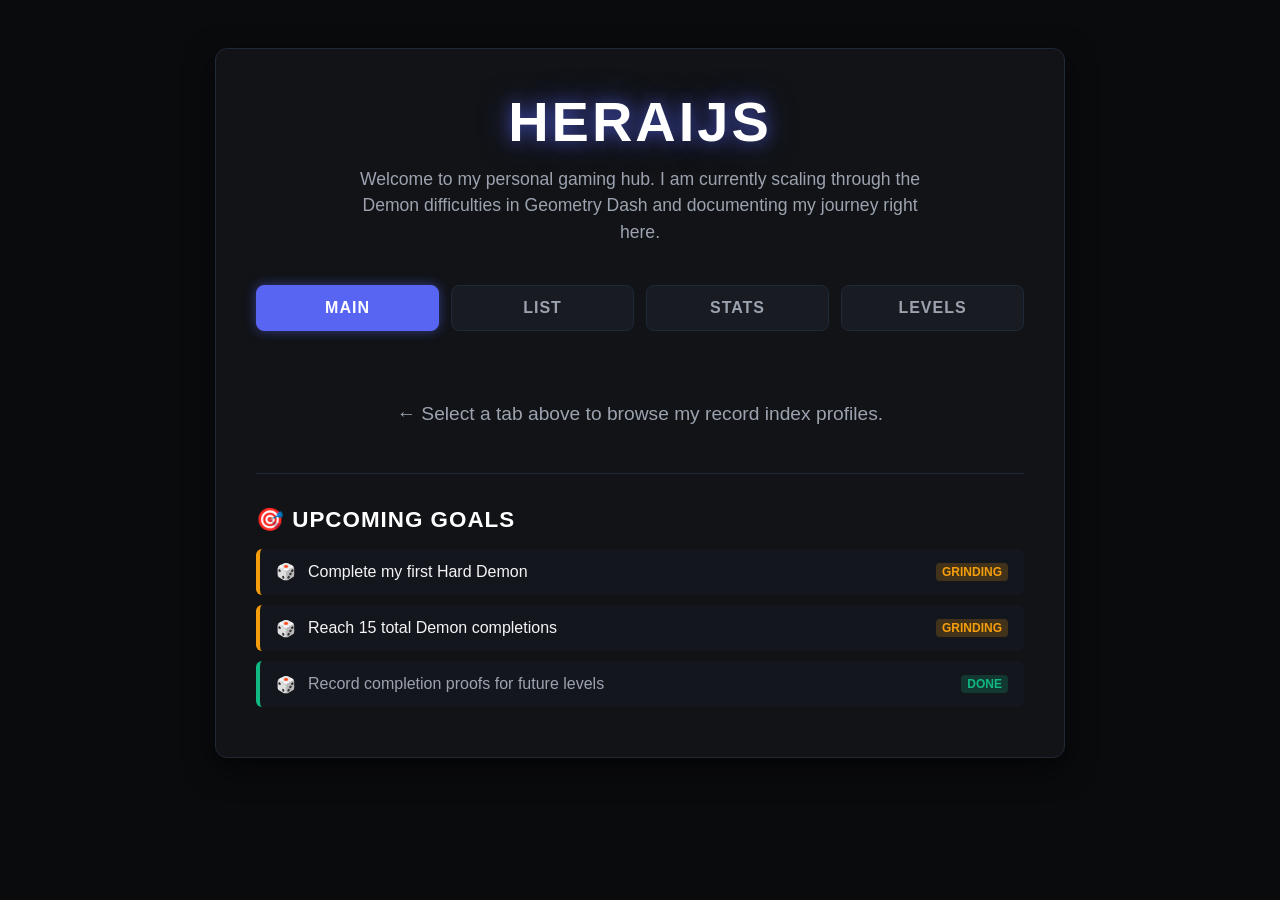
==== index.html @ 092e83fd "Update index.html" ====
<!DOCTYPE html>
<html lang="en">
<head>
    <meta charset="UTF-8">
    <title>Heraijs Hub</title>
    <link rel="stylesheet" href="style.css">
</head>
<body>
    <div class="container">
        <header>
            <h1 id="user-name"></h1>
            <p id="user-desc"></p>
        </header>

        <div class="nav-menu">
            <a href="index.html" class="nav-btn active">Main</a>
            <a href="list.html" class="nav-btn">List</a>
            <a href="stats.html" class="nav-btn">Stats</a>
            <a href="levels.html" class="nav-btn">Levels</a>
        </div>

        <div style="text-align: center; padding: 2rem 0; color: var(--text-muted); font-size: 1.2rem;">
            ← Select a tab above to browse my record index profiles.
        </div>

        <div class="goals-section">
            <h3>🎯 Upcoming Goals</h3>
            <div id="goals-container"></div>
        </div>
    </div>

    <script src="demonlist-data.js"></script>
    <script>window.onload = initGlobalLayout;</script>
</body>
</html>
---- style.css ----
:root {
    --bg-color: #0a0b0d;
    --container-bg: #111317;
    --accent-color: #5865F2;
    --accent-glow: rgba(88, 101, 242, 0.5);
    --text-main: #f3f4f6;
    --text-muted: #9ca3af;
    --border-color: #1f2937;
    --row-hover: #16191f;
}

* {
    box-sizing: border-box;
    margin: 0;
    padding: 0;
    font-family: 'Segoe UI', Tahoma, Geneva, Verdana, sans-serif;
}

body {
    background-color: var(--bg-color);
    color: var(--text-main);
    padding: 3rem 1rem;
    display: flex;
    flex-direction: column;
    align-items: center;
    min-height: 100vh;
}

.container {
    width: 100%;
    max-width: 850px;
    background-color: var(--container-bg);
    border: 1px solid var(--border-color);
    border-radius: 12px;
    padding: 2.5rem;
    box-shadow: 0 10px 30px rgba(0, 0, 0, 0.6);
    margin-bottom: 2rem;
}

/* --- Main Creator+ Glowing Header --- */
header {
    text-align: center;
    margin-bottom: 2.5rem;
}

header h1 {
    font-size: 3.5rem;
    color: #fff;
    text-transform: uppercase;
    letter-spacing: 3px;
    margin-bottom: 0.75rem;
    display: inline-block;
    text-shadow: 0 0 15px var(--accent-glow), 0 0 30px var(--accent-glow);
}

header p {
    color: var(--text-muted);
    font-size: 1.1rem;
    max-width: 600px;
    margin: 0 auto;
    line-height: 1.5;
}

/* --- Navigation Buttons Grid --- */
.nav-menu {
    display: grid;
    grid-template-columns: repeat(4, 1fr);
    gap: 12px;
    margin-bottom: 2.5rem;
}

.nav-btn {
    display: block;
    text-align: center;
    background-color: #181b22;
    color: var(--text-muted);
    border: 1px solid var(--border-color);
    padding: 0.8rem;
    border-radius: 8px;
    font-size: 1rem;
    font-weight: 600;
    cursor: pointer;
    text-decoration: none;
    transition: all 0.2s ease;
    text-transform: uppercase;
    letter-spacing: 1px;
}

.nav-btn:hover {
    color: #fff;
    border-color: var(--accent-color);
    background-color: var(--row-hover);
}

.nav-btn.active {
    background-color: var(--accent-color);
    color: #fff;
    border-color: var(--accent-color);
    box-shadow: 0 0 12px var(--accent-glow);
}

/* --- List & Tables --- */
table {
    width: 100%;
    border-collapse: collapse;
    text-align: left;
}

th {
    background-color: #181b22;
    color: var(--text-muted);
    font-weight: 600;
    text-transform: uppercase;
    font-size: 0.85rem;
    padding: 1rem;
    border-bottom: 2px solid var(--border-color);
}

td {
    padding: 1rem;
    border-bottom: 1px solid var(--border-color);
    font-size: 0.95rem;
    vertical-align: middle;
}

tr:hover td {
    background-color: var(--row-hover);
}

.rank-col {
    font-weight: bold;
    font-size: 1.1rem;
    width: 80px;
    text-align: center;
}

tr:nth-child(1) .rank-col { color: #ffd700; text-shadow: 0 0 8px rgba(255, 215, 0, 0.4); }
tr:nth-child(2) .rank-col { color: #c0c0c0; text-shadow: 0 0 8px rgba(192, 192, 192, 0.4); }
tr:nth-child(3) .rank-col { color: #cd7f32; text-shadow: 0 0 8px rgba(205, 127, 50, 0.4); }

.level-name { font-weight: 600; color: #fff; }
.creator-name { color: var(--text-muted); font-size: 0.9rem; }

/* --- Difficulty Text Gradients --- */
.diff-tag {
    font-weight: bold;
    display: inline-block;
    background-size: 100%;
    -webkit-background-clip: text;
    -moz-background-clip: text;
    -webkit-text-fill-color: transparent; 
    -moz-text-fill-color: transparent;
}
.easy-demon { background-image: linear-gradient(45deg, #5c3f70, #51438c); }
.medium-demon { background-image: linear-gradient(45deg, #9b3f9e, #b33992); }
.hard-demon { background-image: linear-gradient(45deg, #ba2d2d, #ba2d50); }

.showcase-cell { display: flex; align-items: center; gap: 15px; }
.yt-thumb { width: 80px; height: 45px; object-fit: cover; border-radius: 6px; border: 1px solid var(--border-color); }

.video-link {
    display: inline-block;
    background-color: #3b6770;
    color: white;
    text-decoration: none;
    padding: 0.4rem 0.8rem;
    border-radius: 4px;
    font-size: 0.85rem;
    font-weight: bold;
    transition: background 0.2s;
}
.video-link:hover { background-color: #3aabc2; }
.no-link { color: var(--text-muted); font-style: italic; }
.disclaimer-note { margin-top: 1.5rem; text-align: center; font-size: 0.9rem; color: var(--text-muted); font-style: italic; }

/* --- Stats Cards Layout --- */
.stats-grid {
    display: grid;
    grid-template-columns: repeat(2, 1fr);
    gap: 20px;
}

.stat-card {
    background-color: #181b22;
    border: 1px solid var(--border-color);
    padding: 1.5rem;
    border-radius: 8px;
    text-align: center;
}

.stat-card h4 {
    color: var(--text-muted);
    font-size: 0.9rem;
    text-transform: uppercase;
    margin-bottom: 0.5rem;
    letter-spacing: 1px;
}

.stat-card p {
    font-size: 2rem;
    font-weight: bold;
    color: #fff;
}

/* --- Socials List Layout --- */
.socials-list {
    display: flex;
    flex-direction: column;
    gap: 15px;
}

.social-item {
    display: flex;
    justify-content: space-between;
    align-items: center;
    background-color: #181b22;
    border: 1px solid var(--border-color);
    padding: 1rem 1.5rem;
    border-radius: 8px;
    text-decoration: none;
    color: #fff;
    font-weight: 600;
    transition: border-color 0.2s;
}

.social-item:hover { border-color: var(--accent-color); }
.social-item span { color: var(--text-muted); font-weight: normal; }

/* --- Static Bottom Goals Component --- */
.goals-section {
    margin-top: 1rem;
    border-top: 1px solid var(--border-color);
    padding-top: 2rem;
}

.goals-section h3 {
    font-size: 1.4rem;
    margin-bottom: 1rem;
    text-transform: uppercase;
    letter-spacing: 1px;
    color: #fff;
}

.goal-item {
    display: flex;
    align-items: center;
    gap: 12px;
    background-color: #14161d;
    padding: 0.85rem 1rem;
    border-radius: 6px;
    margin-bottom: 10px;
    border-left: 4px solid var(--border-color);
}

.goal-item.completed { border-left-color: #10b981; color: var(--text-muted); }
.goal-item.in-progress { border-left-color: #f59e0b; }
.status-badge { font-size: 0.75rem; text-transform: uppercase; padding: 2px 6px; border-radius: 4px; font-weight: bold; margin-left: auto; }
.completed .status-badge { background-color: rgba(16, 185, 129, 0.2); color: #10b981; }
.in-progress .status-badge { background-color: rgba(245, 158, 11, 0.2); color: #f59e0b; }
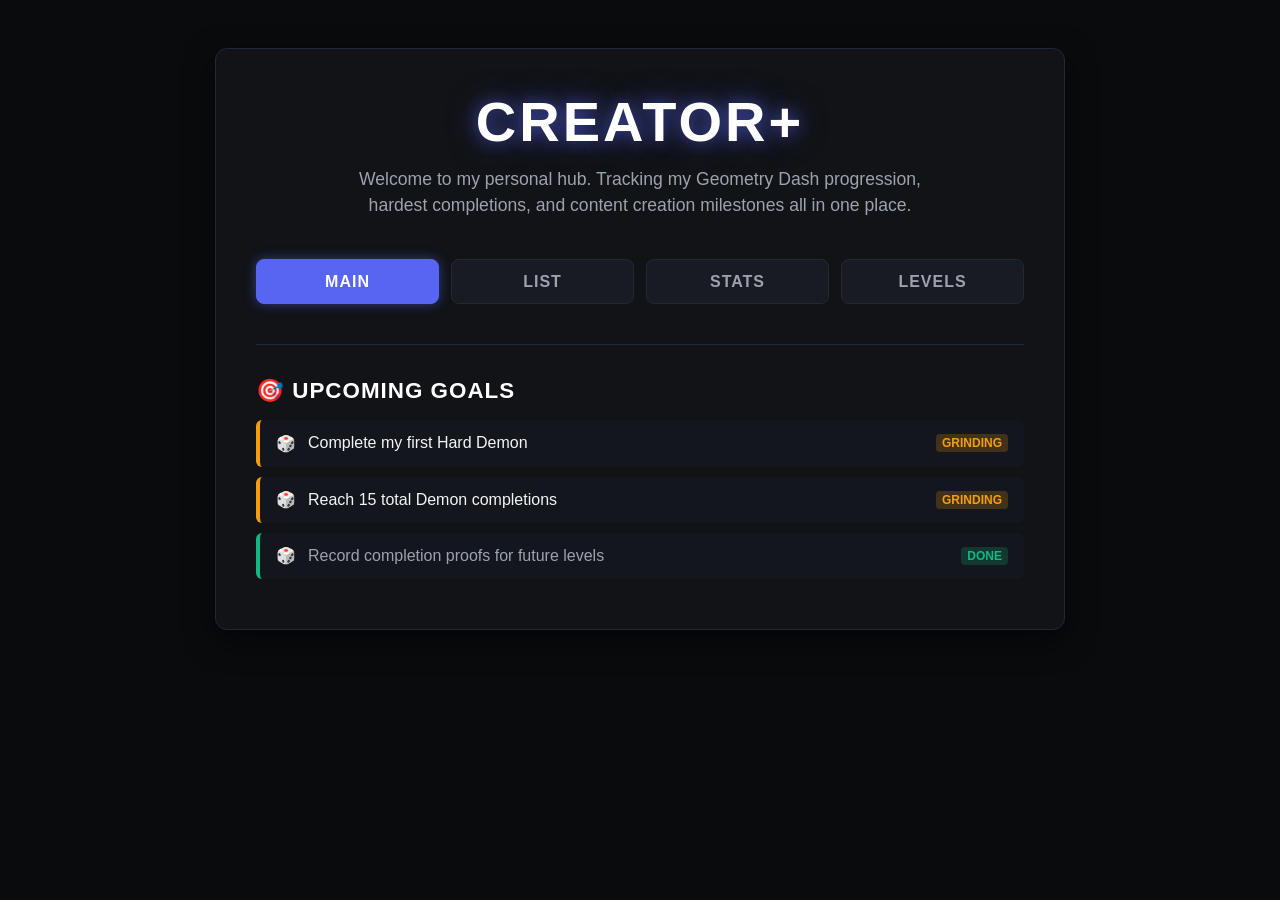
==== commit f2209de0: "Update index.html" ====
--- a/index.html
+++ b/index.html
@@ -2,7 +2,7 @@
 <html lang="en">
 <head>
     <meta charset="UTF-8">
-    <title>Heraijs Hub</title>
+    <title>Creator+ Hub</title>
     <link rel="stylesheet" href="style.css">
 </head>
 <body>
@@ -15,14 +15,11 @@
         <div class="nav-menu">
             <a href="index.html" class="nav-btn active">Main</a>
             <a href="list.html" class="nav-btn">List</a>
-            <a href="stats.html" class="nav-btn">Stats</a>
-            <a href="levels.html" class="nav-btn">Levels</a>
+            <a href="https://gdbrowser.com/u/creatorplus100" target="_blank" class="nav-btn">Stats</a>
+            <a href="https://gdbrowser.com/search/CreatorPLUS100?user" target="_blank" class="nav-btn">Levels</a>
         </div>
 
-        <div style="text-align: center; padding: 2rem 0; color: var(--text-muted); font-size: 1.2rem;">
-            ← Select a tab above to browse my record index profiles.
-        </div>
-
+        <!-- The goals panel is isolated solely to this page -->
         <div class="goals-section">
             <h3>🎯 Upcoming Goals</h3>
             <div id="goals-container"></div>
--- a/style.css
+++ b/style.css
@@ -99,7 +99,7 @@
     box-shadow: 0 0 12px var(--accent-glow);
 }
 
-/* --- List & Tables --- */
+/* --- List Tables --- */
 table {
     width: 100%;
     border-collapse: collapse;
@@ -173,60 +173,7 @@
 .no-link { color: var(--text-muted); font-style: italic; }
 .disclaimer-note { margin-top: 1.5rem; text-align: center; font-size: 0.9rem; color: var(--text-muted); font-style: italic; }
 
-/* --- Stats Cards Layout --- */
-.stats-grid {
-    display: grid;
-    grid-template-columns: repeat(2, 1fr);
-    gap: 20px;
-}
-
-.stat-card {
-    background-color: #181b22;
-    border: 1px solid var(--border-color);
-    padding: 1.5rem;
-    border-radius: 8px;
-    text-align: center;
-}
-
-.stat-card h4 {
-    color: var(--text-muted);
-    font-size: 0.9rem;
-    text-transform: uppercase;
-    margin-bottom: 0.5rem;
-    letter-spacing: 1px;
-}
-
-.stat-card p {
-    font-size: 2rem;
-    font-weight: bold;
-    color: #fff;
-}
-
-/* --- Socials List Layout --- */
-.socials-list {
-    display: flex;
-    flex-direction: column;
-    gap: 15px;
-}
-
-.social-item {
-    display: flex;
-    justify-content: space-between;
-    align-items: center;
-    background-color: #181b22;
-    border: 1px solid var(--border-color);
-    padding: 1rem 1.5rem;
-    border-radius: 8px;
-    text-decoration: none;
-    color: #fff;
-    font-weight: 600;
-    transition: border-color 0.2s;
-}
-
-.social-item:hover { border-color: var(--accent-color); }
-.social-item span { color: var(--text-muted); font-weight: normal; }
-
-/* --- Static Bottom Goals Component --- */
+/* --- Bottom Goals Section Layout --- */
 .goals-section {
     margin-top: 1rem;
     border-top: 1px solid var(--border-color);
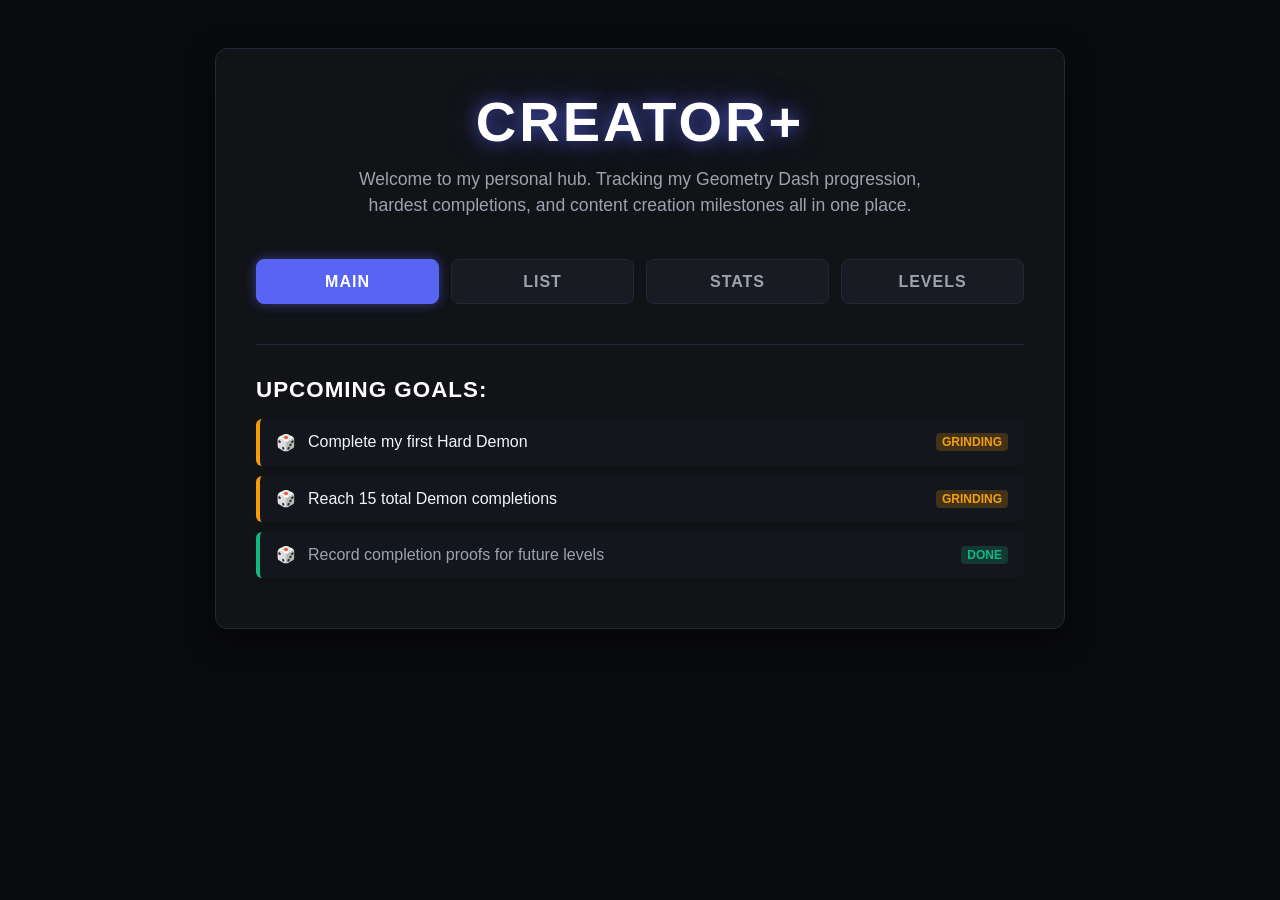
==== commit def32488: "Update index.html" ====
--- a/index.html
+++ b/index.html
@@ -21,7 +21,7 @@
 
         <!-- The goals panel is isolated solely to this page -->
         <div class="goals-section">
-            <h3>🎯 Upcoming Goals</h3>
+            <h3>Upcoming Goals:</h3>
             <div id="goals-container"></div>
         </div>
     </div>
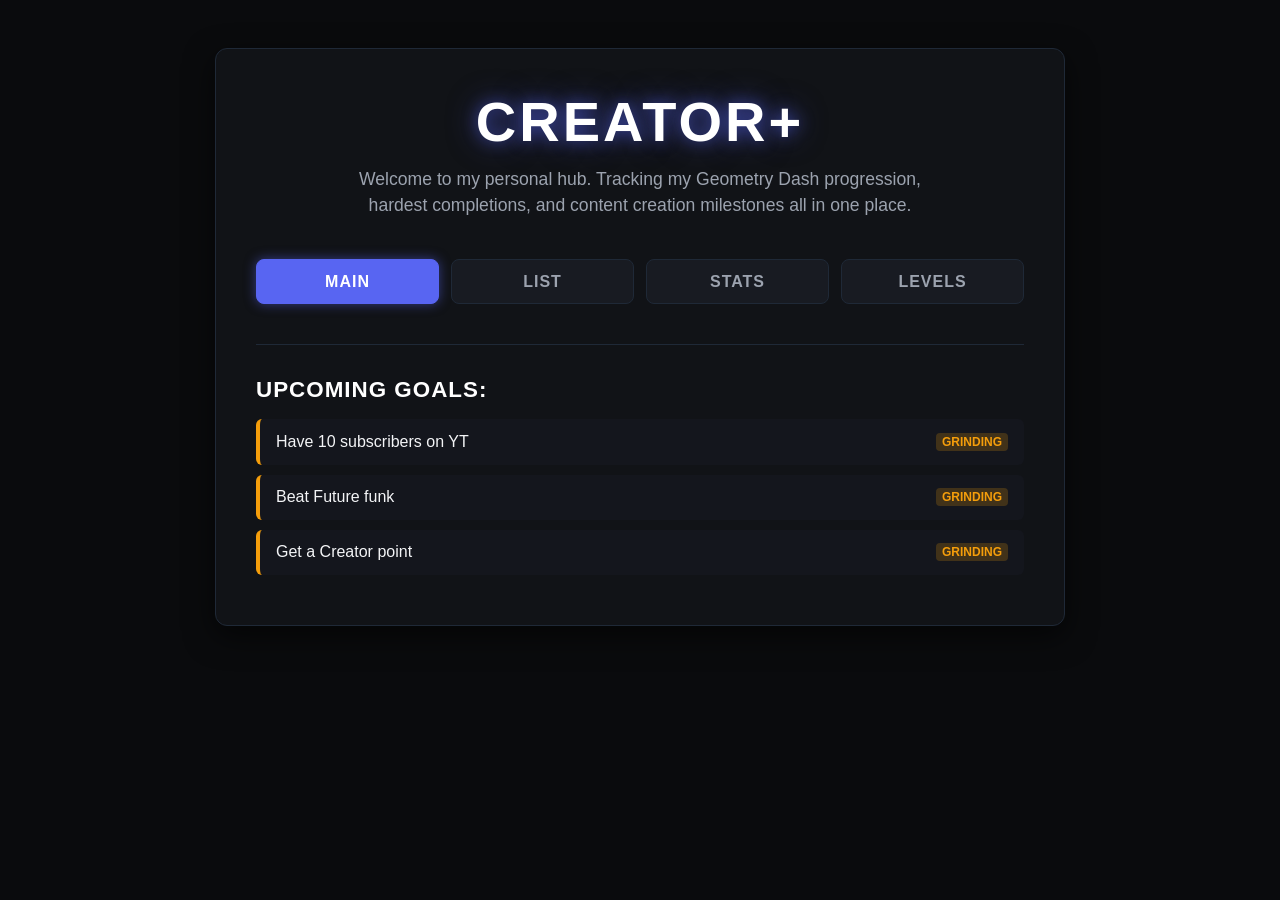
==== commit 6f5be507: "Update index.html" ====
--- a/index.html
+++ b/index.html
@@ -15,8 +15,8 @@
         <div class="nav-menu">
             <a href="index.html" class="nav-btn active">Main</a>
             <a href="list.html" class="nav-btn">List</a>
-            <a href="https://gdbrowser.com/u/creatorplus100" target="_blank" class="nav-btn">Stats</a>
-            <a href="https://gdbrowser.com/search/CreatorPLUS100?user" target="_blank" class="nav-btn">Levels</a>
+            <a href="https://my-hardests.vercel.app/stats.html" target="_blank" class="nav-btn">Stats</a>
+            <a href="https://my-hardests.vercel.app/levels.html" target="_blank" class="nav-btn">Levels</a>
         </div>
 
         <!-- The goals panel is isolated solely to this page -->
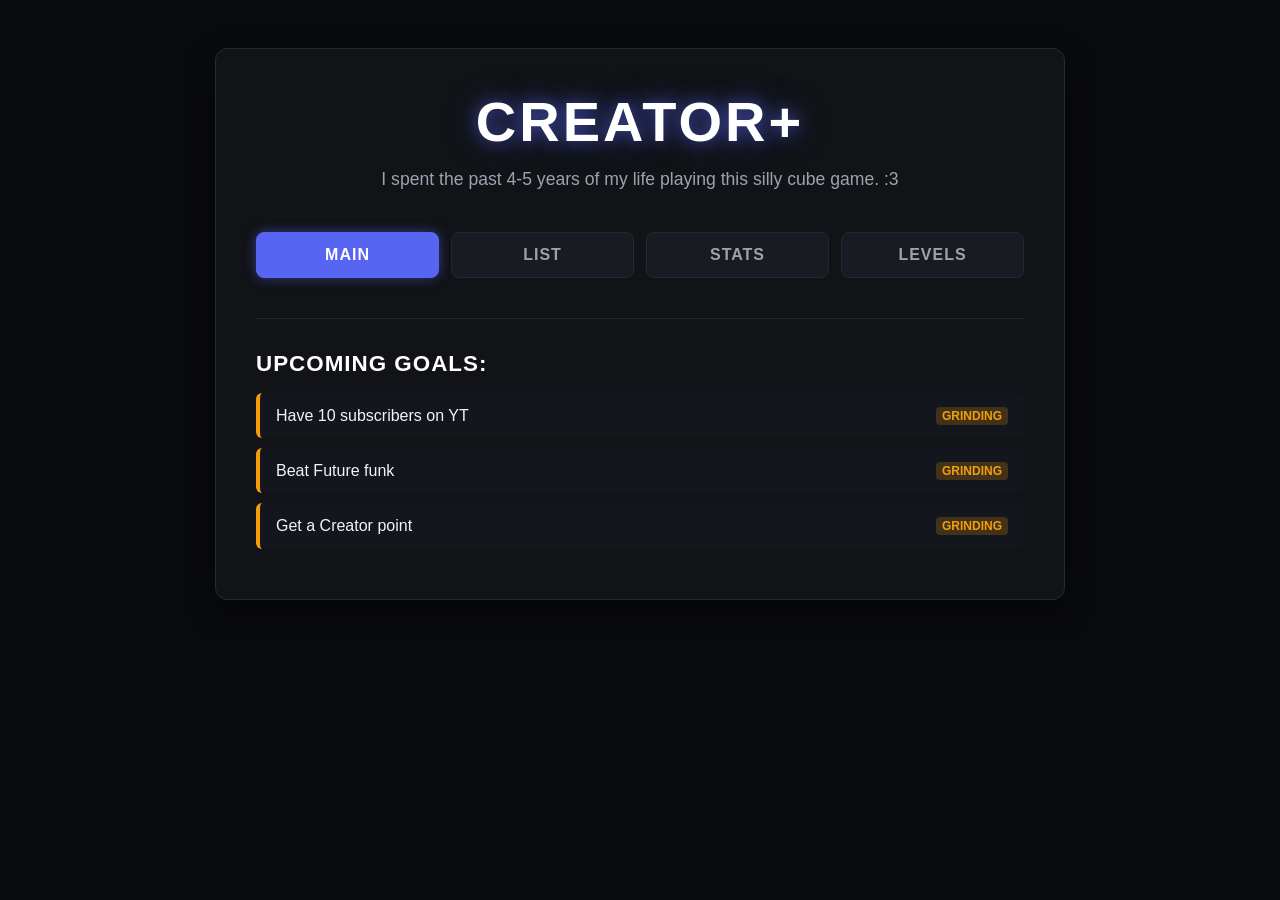
==== commit 60aebecc: "Update index.html" ====
--- a/index.html
+++ b/index.html
@@ -15,8 +15,8 @@
         <div class="nav-menu">
             <a href="index.html" class="nav-btn active">Main</a>
             <a href="list.html" class="nav-btn">List</a>
-            <a href="https://my-hardests.vercel.app/stats.html" target="_blank" class="nav-btn">Stats</a>
-            <a href="https://my-hardests.vercel.app/levels.html" target="_blank" class="nav-btn">Levels</a>
+            <a href="stats.html" class = "nav-btn">Stats</a>
+            <a href="levels.html" class="nav-btn">Levels</a>
         </div>
 
         <!-- The goals panel is isolated solely to this page -->
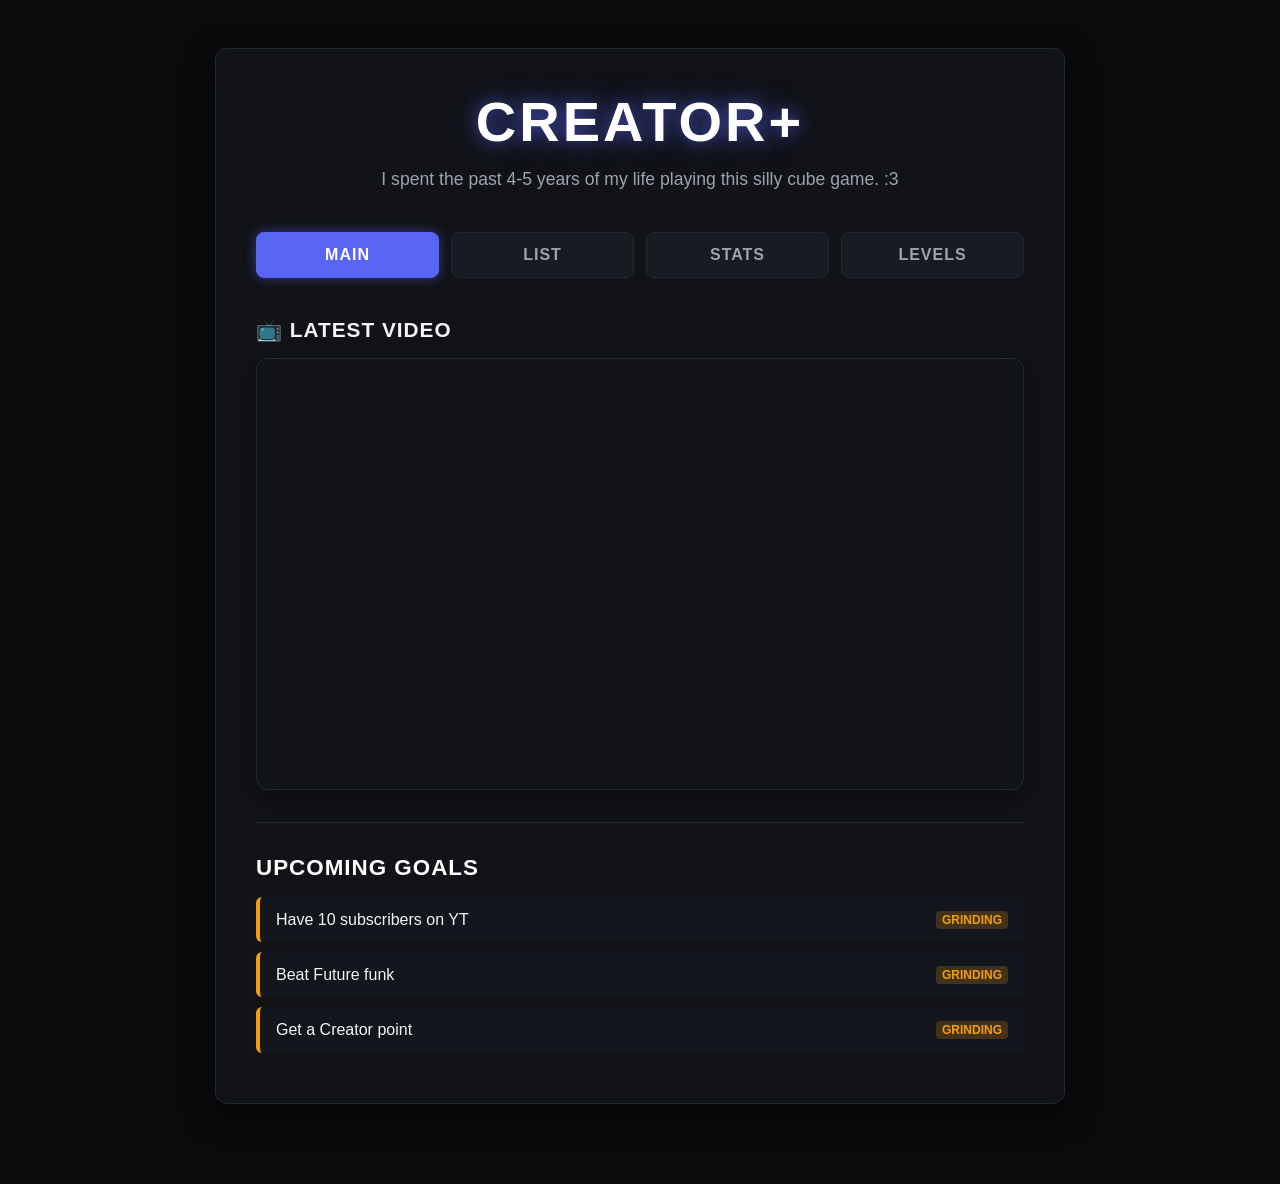
==== commit d07713e0: "Update index.html" ====
--- a/index.html
+++ b/index.html
@@ -4,6 +4,38 @@
     <meta charset="UTF-8">
     <title>Creator+ Hub</title>
     <link rel="stylesheet" href="style.css">
+    <style>
+        /* Responsive 16:9 Video Embed Box */
+        .featured-video-section {
+            margin: 2rem 0;
+        }
+        .video-wrapper {
+            position: relative;
+            width: 100%;
+            aspect-ratio: 16 / 9;
+            border-radius: 12px;
+            overflow: hidden;
+            border: 1px solid var(--border-color);
+            box-shadow: 0 8px 24px rgba(0, 0, 0, 0.4);
+        }
+        .video-wrapper iframe {
+            position: absolute;
+            top: 0;
+            left: 0;
+            width: 100%;
+            height: 100%;
+            border: 0;
+        }
+        .video-error {
+            display: flex;
+            align-items: center;
+            justify-content: center;
+            height: 100%;
+            background: #14161d;
+            color: var(--text-muted);
+            font-style: italic;
+        }
+    </style>
 </head>
 <body>
     <div class="container">
@@ -15,18 +47,49 @@
         <div class="nav-menu">
             <a href="index.html" class="nav-btn active">Main</a>
             <a href="list.html" class="nav-btn">List</a>
-            <a href="stats.html" class = "nav-btn">Stats</a>
+            <a href="stats.html" class="nav-btn">Stats</a>
             <a href="levels.html" class="nav-btn">Levels</a>
         </div>
 
-        <!-- The goals panel is isolated solely to this page -->
+        <!-- Big Video Embed Section -->
+        <div class="featured-video-section">
+            <h3 style="margin-bottom: 1rem; text-transform: uppercase; letter-spacing: 1px; font-size: 1.3rem;">📺 Latest Video</h3>
+            <div class="video-wrapper" id="featured-video-container">
+                <div class="video-error">Loading video frame...</div>
+            </div>
+        </div>
+
         <div class="goals-section">
-            <h3>Upcoming Goals:</h3>
+            <h3>Upcoming Goals</h3>
             <div id="goals-container"></div>
         </div>
     </div>
 
     <script src="demonlist-data.js"></script>
-    <script>window.onload = initGlobalLayout;</script>
+    <script>
+        window.onload = function() {
+            // 1. Run your core profile layout name/desc generator
+            initGlobalLayout();
+
+            // 2. Fetch the target tracking link source configuration
+            const videoContainer = document.getElementById('featured-video-container');
+            
+            // Checks if you have a custom latestVideo key, otherwise defaults to your top list completion video
+            const videoUrl = DATA.latestVideo || (DATA.demonlist && DATA.demonlist[0] ? DATA.demonlist[0].video : null);
+            const videoId = getYouTubeId(videoUrl);
+
+            if (videoId) {
+                videoContainer.innerHTML = `
+                    <iframe 
+                        src="https://www.youtube.com/embed/${videoId}" 
+                        title="Newest vid" 
+                        allow="accelerometer; autoplay; clipboard-write; encrypted-media; gyroscope; picture-in-picture; web-share" 
+                        allowfullscreen>
+                    </iframe>`;
+            } else {
+                videoContainer.innerHTML = `<div class="video-error">No recent showcase video linked.</div>`;
+            }
+        };
+    </script>
 </body>
 </html>
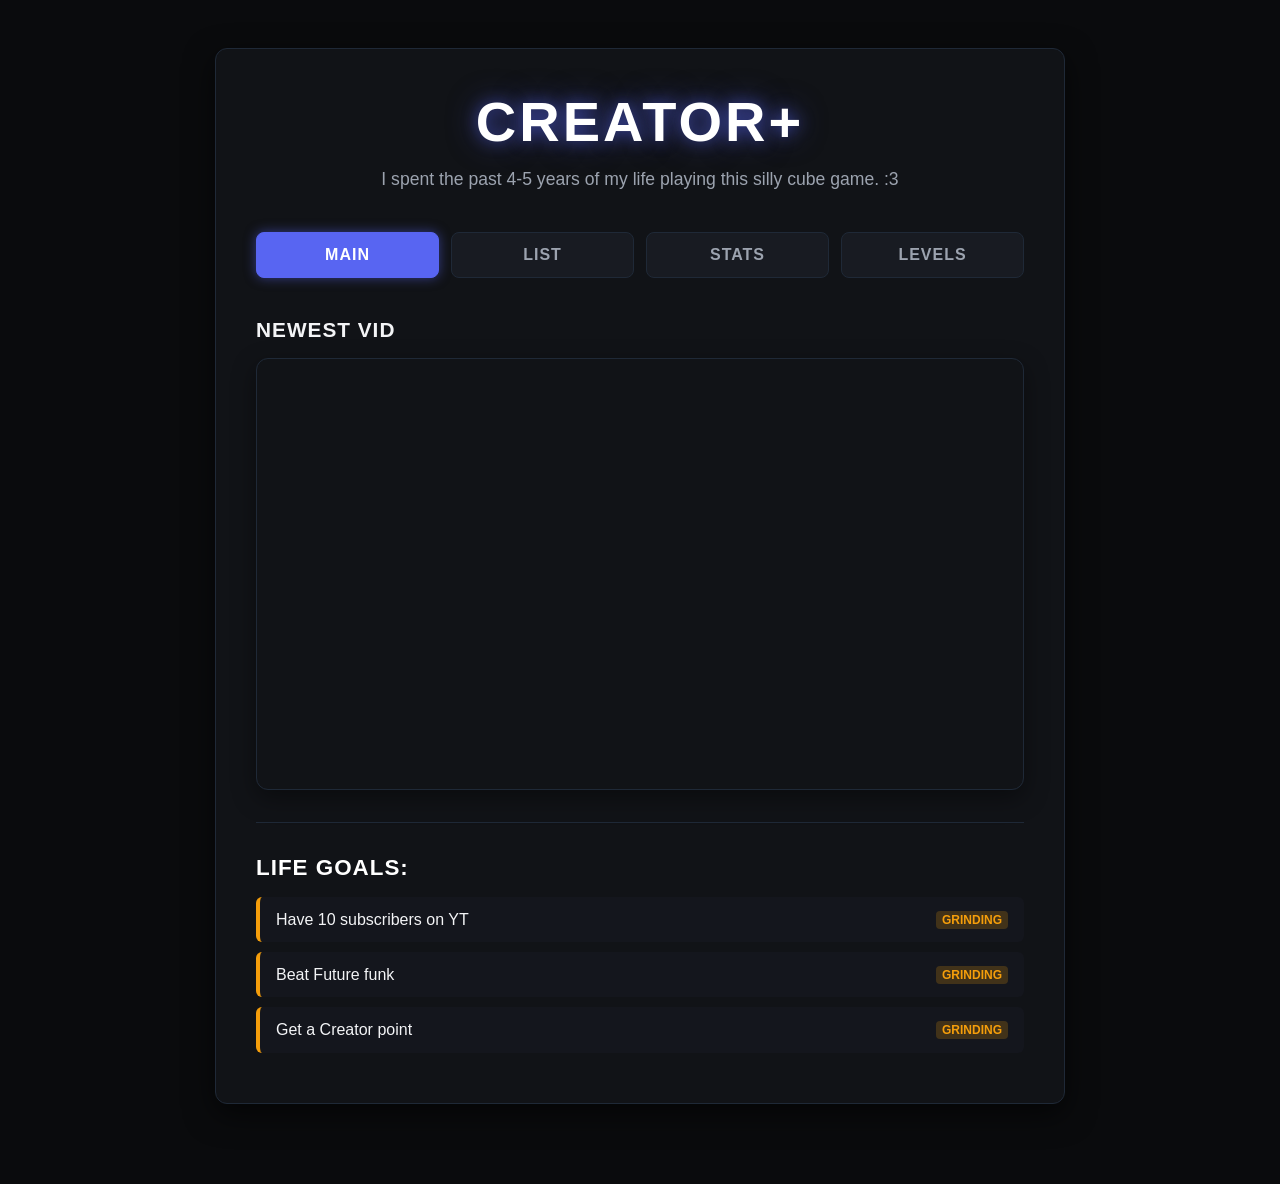
==== commit 51107b19: "Update index.html" ====
--- a/index.html
+++ b/index.html
@@ -2,7 +2,7 @@
 <html lang="en">
 <head>
     <meta charset="UTF-8">
-    <title>Creator+ Hub</title>
+    <title>Creator+</title>
     <link rel="stylesheet" href="style.css">
     <style>
         /* Responsive 16:9 Video Embed Box */
@@ -53,14 +53,14 @@
 
         <!-- Big Video Embed Section -->
         <div class="featured-video-section">
-            <h3 style="margin-bottom: 1rem; text-transform: uppercase; letter-spacing: 1px; font-size: 1.3rem;">📺 Latest Video</h3>
+            <h3 style="margin-bottom: 1rem; text-transform: uppercase; letter-spacing: 1px; font-size: 1.3rem;">Newest vid</h3>
             <div class="video-wrapper" id="featured-video-container">
-                <div class="video-error">Loading video frame...</div>
+                <div class="video-error">Loading vid...</div>
             </div>
         </div>
 
         <div class="goals-section">
-            <h3>Upcoming Goals</h3>
+            <h3>Life goals:</h3>
             <div id="goals-container"></div>
         </div>
     </div>
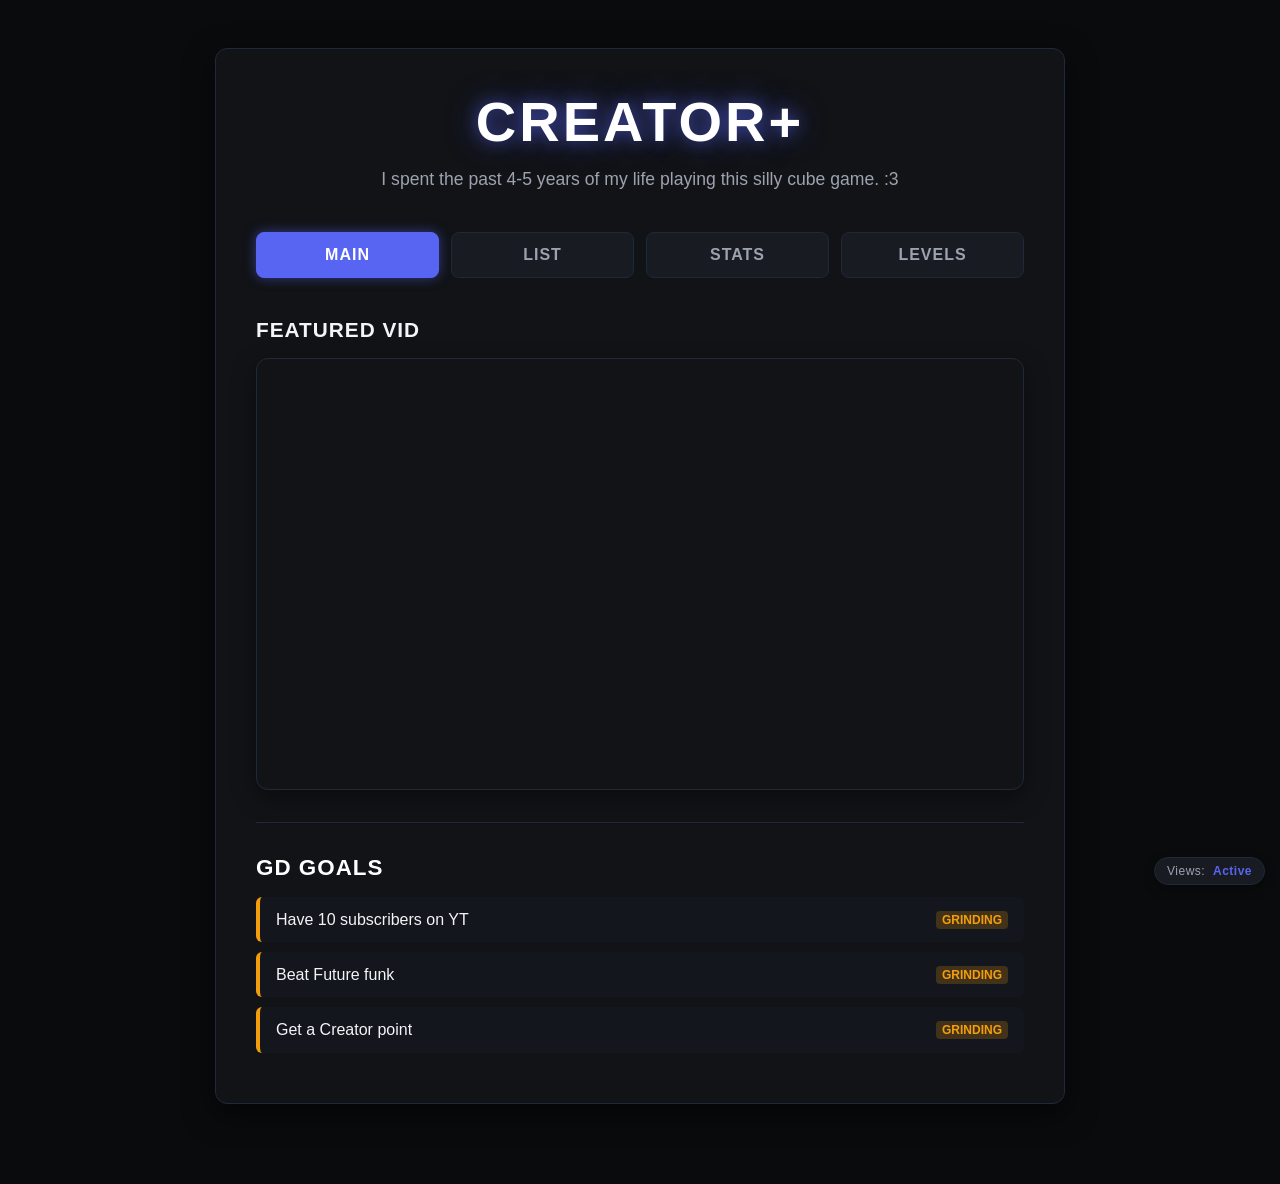
==== commit beb05b58: "Update index.html" ====
--- a/index.html
+++ b/index.html
@@ -53,14 +53,14 @@
 
         <!-- Big Video Embed Section -->
         <div class="featured-video-section">
-            <h3 style="margin-bottom: 1rem; text-transform: uppercase; letter-spacing: 1px; font-size: 1.3rem;">Newest vid</h3>
+            <h3 style="margin-bottom: 1rem; text-transform: uppercase; letter-spacing: 1px; font-size: 1.3rem;">Featured Vid</h3>
             <div class="video-wrapper" id="featured-video-container">
                 <div class="video-error">Loading vid...</div>
             </div>
         </div>
 
         <div class="goals-section">
-            <h3>Life goals:</h3>
+            <h3>GD goals</h3>
             <div id="goals-container"></div>
         </div>
     </div>
@@ -82,7 +82,7 @@
                 videoContainer.innerHTML = `
                     <iframe 
                         src="https://www.youtube.com/embed/${videoId}" 
-                        title="Newest vid" 
+                        title="Featured Vid" 
                         allow="accelerometer; autoplay; clipboard-write; encrypted-media; gyroscope; picture-in-picture; web-share" 
                         allowfullscreen>
                     </iframe>`;
--- a/style.css
+++ b/style.css
@@ -1,3 +1,24 @@
+/* Floating Visitor Counter Badge */
+.visitor-counter-badge {
+    position: fixed;
+    bottom: 15px;
+    right: 15px;
+    background-color: #181b22;
+    border: 1px solid var(--border-color);
+    padding: 6px 12px;
+    border-radius: 20px;
+    font-size: 0.75rem;
+    color: var(--text-muted);
+    box-shadow: 0 4px 12px rgba(0, 0, 0, 0.3);
+    z-index: 9999;
+    letter-spacing: 0.5px;
+    pointer-events: none; /* Keeps it non-intrusive */
+}
+.visitor-counter-badge span {
+    color: var(--accent-color);
+    font-weight: bold;
+    margin-left: 4px;
+}
 :root {
     --bg-color: #0a0b0d;
     --container-bg: #111317;
